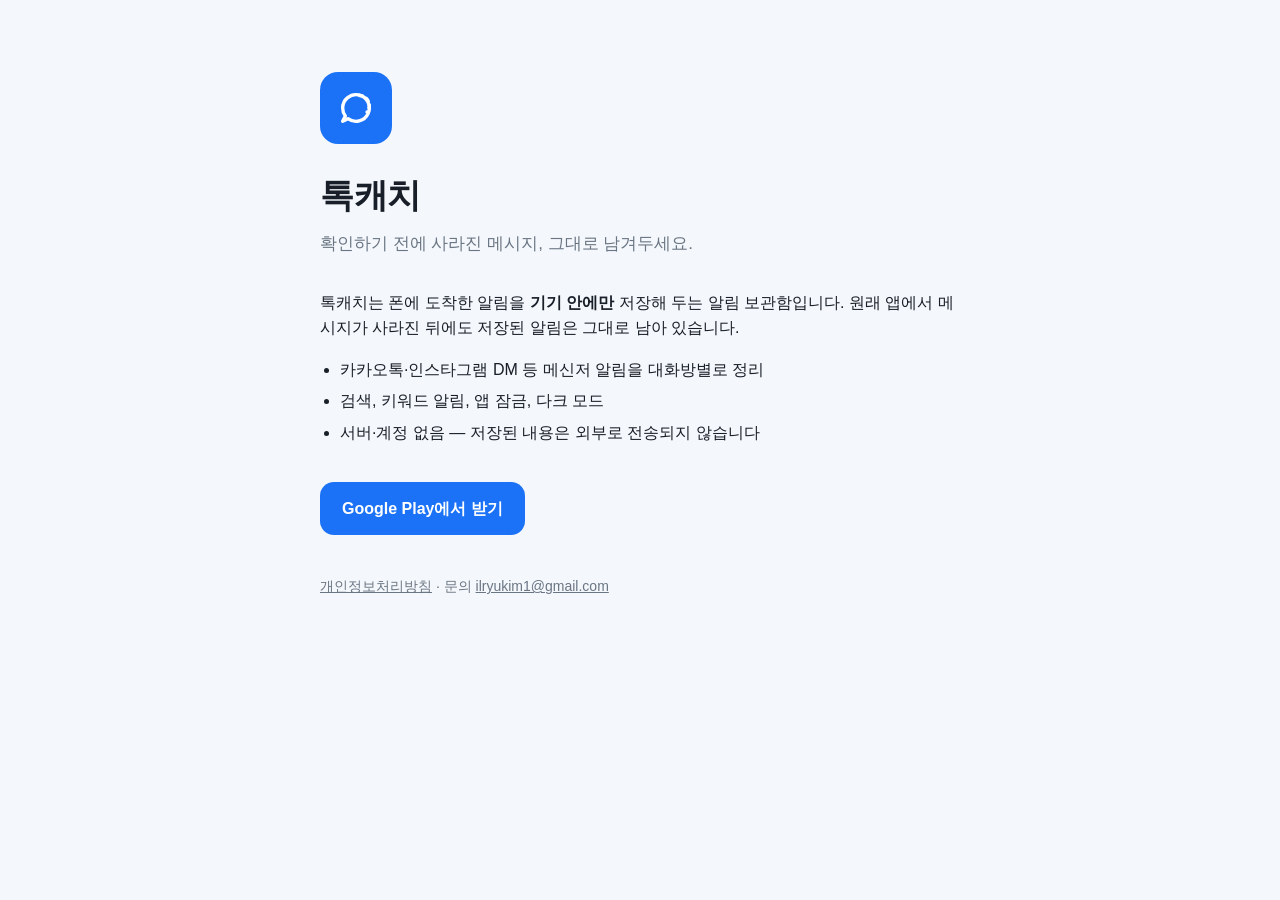
==== index.html @ e5783fa4 "톡캐치 소개 페이지 + AdMob app-ads.txt" ====
<!doctype html>
<html lang="ko">
<head>
<meta charset="utf-8">
<meta name="viewport" content="width=device-width, initial-scale=1">
<title>톡캐치</title>
<style>
  :root{color-scheme:light dark}
  body{margin:0;font-family:-apple-system,"Pretendard","Apple SD Gothic Neo","Noto Sans KR",sans-serif;background:#F4F7FB;color:#191F28;line-height:1.6}
  @media (prefers-color-scheme:dark){body{background:#17171C;color:#E9EBEE}}
  main{max-width:640px;margin:0 auto;padding:72px 24px 96px}
  .logo{width:72px;height:72px;border-radius:18px;background:#1B72F7;display:flex;align-items:center;justify-content:center;margin-bottom:24px}
  h1{font-size:34px;margin:0 0 8px;letter-spacing:-.5px}
  .tag{color:#6B7684;margin:0 0 32px;font-size:17px}
  @media (prefers-color-scheme:dark){.tag{color:#98A1AD}}
  ul{padding-left:20px;margin:0 0 36px}li{margin:6px 0}
  .btn{display:inline-block;background:#1B72F7;color:#fff;text-decoration:none;padding:14px 22px;border-radius:14px;font-weight:700}
  .links{margin-top:40px;font-size:14px;color:#6B7684}.links a{color:inherit}
</style>
</head>
<body>
<main>
  <div class="logo"><svg width="40" height="40" viewBox="0 0 24 24" fill="none" stroke="#fff" stroke-width="2" stroke-linecap="round" stroke-linejoin="round"><path d="M4 12a8 8 0 1 1 3.2 6.4L4 20l1.6-3.2A8 8 0 0 1 4 12z"/><path d="M14 4.5a6 6 0 0 1 6 6c0 1.5-.5 2.8-1.4 3.9" stroke-dasharray="2 2.5"/></svg></div>
  <h1>톡캐치</h1>
  <p class="tag">확인하기 전에 사라진 메시지, 그대로 남겨두세요.</p>
  <p>톡캐치는 폰에 도착한 알림을 <strong>기기 안에만</strong> 저장해 두는 알림 보관함입니다. 원래 앱에서 메시지가 사라진 뒤에도 저장된 알림은 그대로 남아 있습니다.</p>
  <ul>
    <li>카카오톡·인스타그램 DM 등 메신저 알림을 대화방별로 정리</li>
    <li>검색, 키워드 알림, 앱 잠금, 다크 모드</li>
    <li>서버·계정 없음 — 저장된 내용은 외부로 전송되지 않습니다</li>
  </ul>
  <a class="btn" href="https://play.google.com/store/apps/details?id=com.kimilryu.talkcatch">Google Play에서 받기</a>
  <p class="links">
    <a href="https://torpid-jelly-474.notion.site/b036b48540c4473d91b30547d54db995">개인정보처리방침</a> ·
    문의 <a href="mailto:ilryukim1@gmail.com">ilryukim1@gmail.com</a>
  </p>
</main>
</body>
</html>
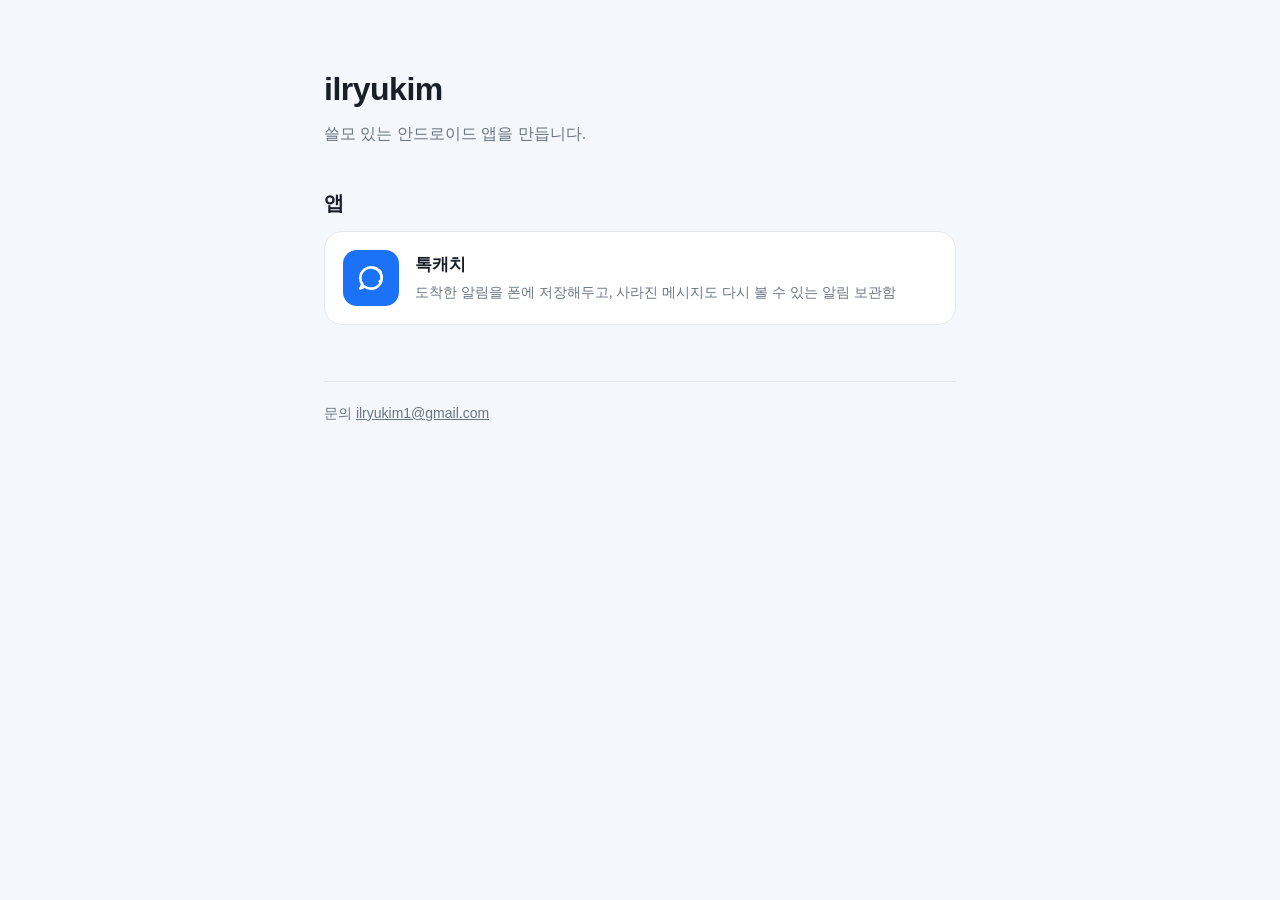
==== commit 42436014: "개발자 허브 구조로 재편: / 앱 목록, /talkcatch/ 앱 페이지, 공용 assets" ====
--- a/index.html
+++ b/index.html
@@ -1,39 +1,13 @@
 <!doctype html>
 <html lang="ko">
-<head>
-<meta charset="utf-8">
-<meta name="viewport" content="width=device-width, initial-scale=1">
-<title>톡캐치</title>
-<style>
-  :root{color-scheme:light dark}
-  body{margin:0;font-family:-apple-system,"Pretendard","Apple SD Gothic Neo","Noto Sans KR",sans-serif;background:#F4F7FB;color:#191F28;line-height:1.6}
-  @media (prefers-color-scheme:dark){body{background:#17171C;color:#E9EBEE}}
-  main{max-width:640px;margin:0 auto;padding:72px 24px 96px}
-  .logo{width:72px;height:72px;border-radius:18px;background:#1B72F7;display:flex;align-items:center;justify-content:center;margin-bottom:24px}
-  h1{font-size:34px;margin:0 0 8px;letter-spacing:-.5px}
-  .tag{color:#6B7684;margin:0 0 32px;font-size:17px}
-  @media (prefers-color-scheme:dark){.tag{color:#98A1AD}}
-  ul{padding-left:20px;margin:0 0 36px}li{margin:6px 0}
-  .btn{display:inline-block;background:#1B72F7;color:#fff;text-decoration:none;padding:14px 22px;border-radius:14px;font-weight:700}
-  .links{margin-top:40px;font-size:14px;color:#6B7684}.links a{color:inherit}
-</style>
-</head>
-<body>
-<main>
-  <div class="logo"><svg width="40" height="40" viewBox="0 0 24 24" fill="none" stroke="#fff" stroke-width="2" stroke-linecap="round" stroke-linejoin="round"><path d="M4 12a8 8 0 1 1 3.2 6.4L4 20l1.6-3.2A8 8 0 0 1 4 12z"/><path d="M14 4.5a6 6 0 0 1 6 6c0 1.5-.5 2.8-1.4 3.9" stroke-dasharray="2 2.5"/></svg></div>
-  <h1>톡캐치</h1>
-  <p class="tag">확인하기 전에 사라진 메시지, 그대로 남겨두세요.</p>
-  <p>톡캐치는 폰에 도착한 알림을 <strong>기기 안에만</strong> 저장해 두는 알림 보관함입니다. 원래 앱에서 메시지가 사라진 뒤에도 저장된 알림은 그대로 남아 있습니다.</p>
-  <ul>
-    <li>카카오톡·인스타그램 DM 등 메신저 알림을 대화방별로 정리</li>
-    <li>검색, 키워드 알림, 앱 잠금, 다크 모드</li>
-    <li>서버·계정 없음 — 저장된 내용은 외부로 전송되지 않습니다</li>
-  </ul>
-  <a class="btn" href="https://play.google.com/store/apps/details?id=com.kimilryu.talkcatch">Google Play에서 받기</a>
-  <p class="links">
-    <a href="https://torpid-jelly-474.notion.site/b036b48540c4473d91b30547d54db995">개인정보처리방침</a> ·
-    문의 <a href="mailto:ilryukim1@gmail.com">ilryukim1@gmail.com</a>
-  </p>
-</main>
-</body>
-</html>
+<head><meta charset="utf-8"><meta name="viewport" content="width=device-width, initial-scale=1"><title>ilryukim</title><link rel="stylesheet" href="/assets/site.css"></head>
+<body><main>
+  <h1>ilryukim</h1>
+  <p class="sub">쓸모 있는 안드로이드 앱을 만듭니다.</p>
+  <h2>앱</h2>
+  <a class="card" href="/talkcatch/">
+    <div class="icon"><svg width="32" height="32" viewBox="0 0 24 24" fill="none" stroke="#fff" stroke-width="2" stroke-linecap="round" stroke-linejoin="round"><path d="M4 12a8 8 0 1 1 3.2 6.4L4 20l1.6-3.2A8 8 0 0 1 4 12z"/><path d="M14 4.5a6 6 0 0 1 6 6c0 1.5-.5 2.8-1.4 3.9" stroke-dasharray="2 2.5"/></svg></div>
+    <div><b>톡캐치</b><span>도착한 알림을 폰에 저장해두고, 사라진 메시지도 다시 볼 수 있는 알림 보관함</span></div>
+  </a>
+  <footer>문의 <a href="mailto:ilryukim1@gmail.com">ilryukim1@gmail.com</a></footer>
+</main></body></html>
--- a/assets/site.css
+++ b/assets/site.css
@@ -0,0 +1,14 @@
+:root{color-scheme:light dark;--bg:#F4F7FB;--fg:#191F28;--sub:#6B7684;--card:#fff;--line:#E5E8EB;--accent:#1B72F7}
+@media (prefers-color-scheme:dark){:root{--bg:#17171C;--fg:#E9EBEE;--sub:#98A1AD;--card:#22232A;--line:#2A2B33;--accent:#4593FC}}
+*{box-sizing:border-box}body{margin:0;font-family:-apple-system,"Pretendard","Apple SD Gothic Neo","Noto Sans KR",sans-serif;background:var(--bg);color:var(--fg);line-height:1.6}
+main{max-width:680px;margin:0 auto;padding:64px 24px 96px}
+h1{font-size:32px;margin:0 0 6px;letter-spacing:-.5px}h2{font-size:20px;margin:40px 0 12px}
+.sub{color:var(--sub);margin:0 0 36px}
+a{color:var(--accent)}
+.card{display:flex;gap:16px;align-items:center;padding:18px;border:1px solid var(--line);border-radius:18px;background:var(--card);text-decoration:none;color:inherit}
+.card:hover{border-color:var(--accent)}
+.icon{width:56px;height:56px;border-radius:14px;background:var(--accent);flex:none;display:flex;align-items:center;justify-content:center}
+.card b{display:block;font-size:17px}.card span{color:var(--sub);font-size:14px}
+.btn{display:inline-block;background:var(--accent);color:#fff;text-decoration:none;padding:14px 22px;border-radius:14px;font-weight:700}
+ul{padding-left:20px;margin:0 0 32px}li{margin:6px 0}
+footer{margin-top:56px;padding-top:20px;border-top:1px solid var(--line);font-size:14px;color:var(--sub)}footer a{color:inherit}
